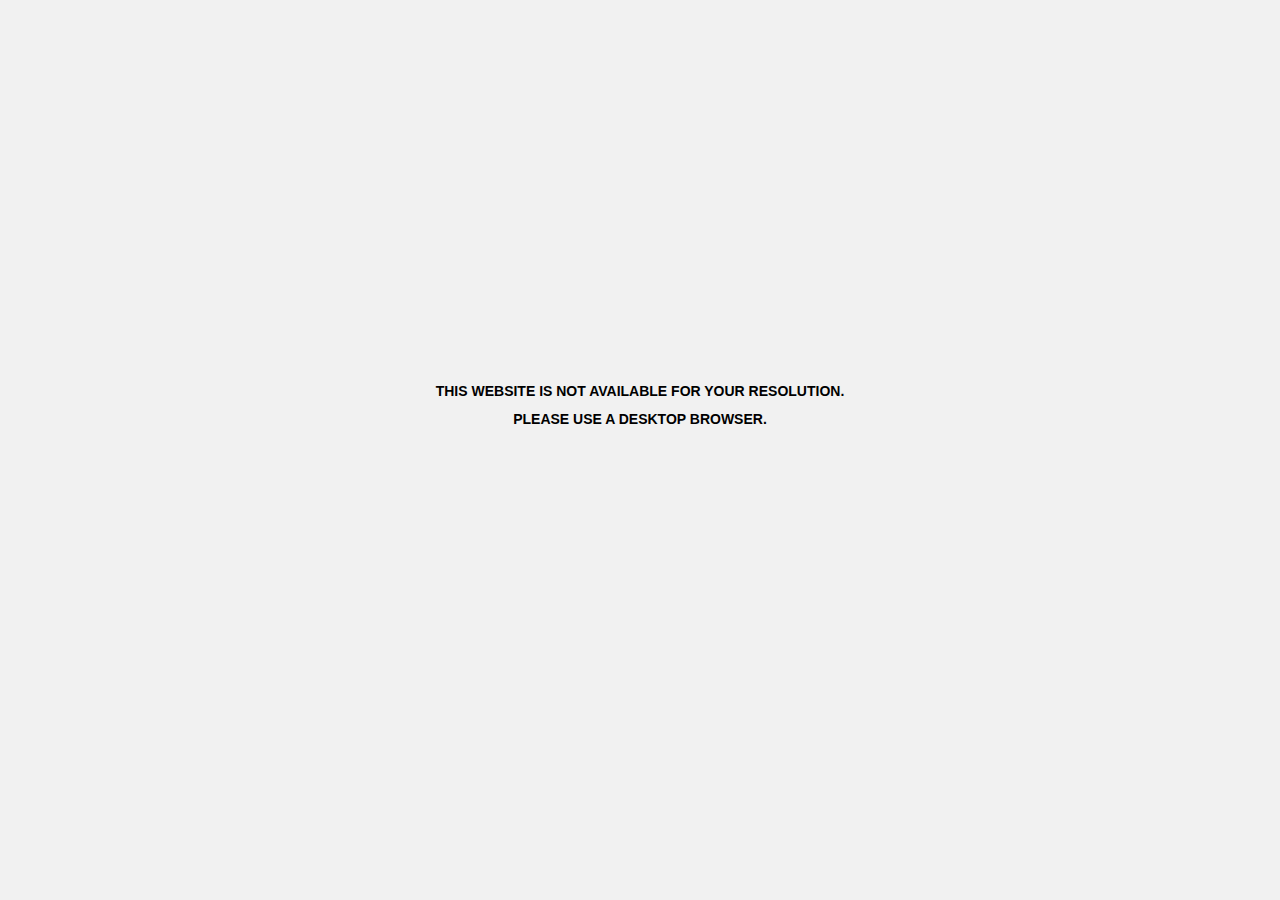
==== notAvailable.html @ 41f7fc77 "Website Refactoring" ====
<!DOCTYPE html>
<html lang="en">
<head>
    <meta content="width=device-width, initial-scale=1.0" name="viewport" />
    <title>Not Available</title>
    <link rel="icon" href="favicon.png" />
    <link rel="stylesheet" href="css/layout.css" />
    <style>
        body {
            height: 100%;
            margin: 30% 10%;
            text-align: center;
        }
    </style>
</head>
<body>
<h3>This website is not available for your resolution. <br/><br/> Please use a desktop browser.</h3>
</body>
</html>
---- css/layout.css ----
:root {
    --bg: #f1f1f1;
    --black: #0D1214;
     font-size: 16px;
    scroll-behavior: smooth;
}

body{
    background-color: var(--bg);
    margin: 0;
}

h1{
    font-family: 'Montserrat', sans-serif;
    text-transform: uppercase;
    font-weight: 700;
    font-size: 1.25rem;
    line-height: 1;
    margin: 0.25rem 0 0.25rem 0.5rem;
}

h2{
    font-family: 'Montserrat', sans-serif;
    text-transform: uppercase;
    font-size: 1em;
    font-weight: 700;
    line-height: 1;
    margin: 0 0 0.25rem 0;
}

h3{
    font-family: 'Montserrat', sans-serif;
    text-transform: uppercase;
    font-size: 0.875rem;
    font-weight: 700;
    line-height: 1;
    margin: 0 0 0.5rem 0;
}

h4 {
    font-family: 'Mulish', sans-serif;
    font-size: 1rem;
    font-weight: 600;
    line-height: 1.3;
    display: inline;
}

p{
    font-family: 'Mulish', sans-serif;
    font-size: 1rem;
    font-weight: 400;
    line-height: 1.3;
    margin: 0 0 1.25rem 0;
    color: var(--black)
}

a {
    font-family: 'Mulish', sans-serif;
    font-size: 0.75rem;
    font-weight: 700; 
    opacity: 0.7;
    text-decoration: none;
    color: var(--black);
    line-height: 2;
}

.wrapper{
    width: 37rem;
    margin: auto auto 4.5rem;
}

.hero-wrapper{
    width: 80rem;
    margin: auto auto 4.5rem;
}

.hero{
    display: flex;
    align-items: center;
    justify-content: center;
}

.hero div{
    margin-left: -1rem;
}

.hero a {
    font-family: 'Mulish', sans-serif;
    font-size: 1rem;
    font-weight: 600;
    line-height: 1.3;
}
.hero p{
    margin: 0 0 3rem 0;
    font-weight: 400;
}

.hero img{
    width: 60vw;
    height: auto;
    position: relative;
    z-index: -1;
}


.prcs{
    width: 39rem;
    margin: 1rem auto auto;
    padding: 1.5rem;
    display: grid;
    grid-template-columns: repeat(4, 9.75rem);
    justify-items: center;
    background-color: white;
}

.img-wrapper img{
    display: block;
    width: 42rem;
    margin: auto auto 1rem;
}

.img-wrapper-big img{
    display: block;
    width: 60rem;
    margin: auto auto 1rem;
}


.wrapper-light-bg{
    width: 42rem;
    margin: auto auto 4.5rem;
    padding: 2.5rem 0 2.5rem 0;
}

.wrapper-dark-bg{
    width: 42rem;
    margin: auto auto 4.5rem;
    padding-top: 2.5rem;
    color: var(--bg);
}



.wrapper-dark-bg .heading h1{
    color: var(--bg);
}



.design-systems-nav {
    display: flex;
    flex-flow: row wrap;
    justify-content: space-around;
    width: 42rem;
    margin-left: auto;
    margin-right: auto;
}

.design-systems-nav .active {
    font-family: 'Montserrat', sans-serif;
    font-size: 0.75rem;
    font-weight: 700;
    border: none;
    outline: none;
}

.design-systems-nav button {
    font-family: 'Montserrat', sans-serif;
    font-size: 0.75rem;
    font-weight: 500;
    background-color: transparent;
    border: none;
    outline: none;
    text-transform: uppercase;
    cursor: pointer;
}


#design-systems-nav-img{
    display: block;
    width: 42rem;
    margin: 0.5rem auto 4.5rem;
}

.img-ui{
    width: 90vw;
    height: auto;
    margin: auto;
    justify-content: center;
    text-align: center;
}
.img-ui img{
    width: 90vw;
    max-width: 1349px;
    height: auto;
    
}



/*
.glider {
    overflow: hidden;
}
.glider-dot {
    background: var(--black) !important;
    opacity: 0.5;
}
.glider-dot.active {
    background: var(--black) !important;
    opacity: 1;
}
*/





.nav{
    display: flex;
    align-items: center;
    justify-content: center;
}

.nav div{
    display: flex;
    align-items: center;
    justify-content: center;
    width: 8vw;
}

.nav p{
    font-family: 'Mulish', sans-serif;
    font-size: 1rem;
    font-weight: 600;
    color: var(--bg);
    margin: 1rem 2rem 1rem 0.5rem;
    line-height: 2;
}

.nav a{
    font-family: 'Mulish', sans-serif;
    font-size: 1rem;
    font-weight: 600;
    opacity: 1;
    text-decoration: none;
    color: var(--bg);
    margin: 1rem 2rem;
    line-height: 2;
}

.material-icons.md-18{
    color: var(--bg);
    font-size: 1.125em;
}
.footer{
    background-color: var(--black);
    padding: 1vw;
}
.footer p{
    font-family: 'Mulish', sans-serif;
    font-size: 0.750em;
    font-weight: 400; 
    color: white;
    margin: 0;
    text-align: center;
}
    
.heading{
    display: flex;
    justify-content: start;
    margin-bottom: 1rem;
}

.vrtcl{
    width: 2rem;
    height: 2rem;
}
.vrtcl-bg{
    width: 2rem;
    height: 2rem;
    background-color: var(--bg);
}

.big-img{
    width: 78.9375rem;
    margin: auto;
}

h6{
    color: #fff;
    opacity: 0.3;
    font-family: 'Montserrat', sans-serif;
    font-size: 1.5rem;
    font-weight: 300;
    text-transform: uppercase;
    line-height: 1;
    margin: 0; 
}

.current h6{
    margin-bottom: 0.25rem;
}



.see-next{
    margin-left: auto;
}

.see-next .project{
    opacity: 0.5 !important;
}
.see-next h6{
    margin-bottom: 0.4rem;
}

.project p:nth-of-type(1){
    font-family: 'Mulish', sans-serif;
    font-size: 1rem;
    font-weight: 500;
    color: white;
    letter-spacing: 0.05rem;
    margin: 0;
}

.project p:nth-last-child(1){
    font-family: 'Mulish', sans-serif;
    font-size: 0.75rem;
    font-weight: 300;
    color: white;
    margin: 0 0 0.75rem 0;
}

.line{
    display: flex;
    align-items: center;
}

.line-frid{
    margin-top: 0.8rem;
    width: 9rem;
    color: #fff;
}

.line-bna{
    margin-top: 0.8rem;
    width: 6.5rem;
    color: #fff;
}

.line-tb{
    margin-top: 0.8rem;
    width: 4.7rem;
    color: #fff;
}

.project a:visited{
    color: #94E5CC !important;
}



.navigation{
    margin-top: 8rem;
    margin-bottom: 6rem;
    padding-left: 0.5rem;
    display: flex;
}

.current .project p{
    color: #94E5CC;
}






/*BACK TO TOP*/
#bcktt {
    position: fixed;
    top: 400px !important;
    right: 50px;
    width: 48px;
    height: 48px;
    cursor: pointer;
    background: #fff;
    opacity: 1;
    visibility: hidden;
    border-radius: 0.5rem;
    box-shadow: 3px 3px 4px -2px rgba(0,0,0,0.22);
    z-index: 10;
    
}

#bctt:hover{
    opacity: 1;
}

#bcktt img{
    height: 100%;
}



@media screen and (max-width: 1366px){
    #bcktt{
        top: 384px;
        right: 50px;
    }
}

@media screen and (max-width: 1920px){
    #bcktt{
        top: 600px;
        right: 50px;
    }
    
        .home{
            width: 4rem;
            position: fixed;
            top: 9.5rem;
            left: 12rem;
            opacity: 1;
}
}
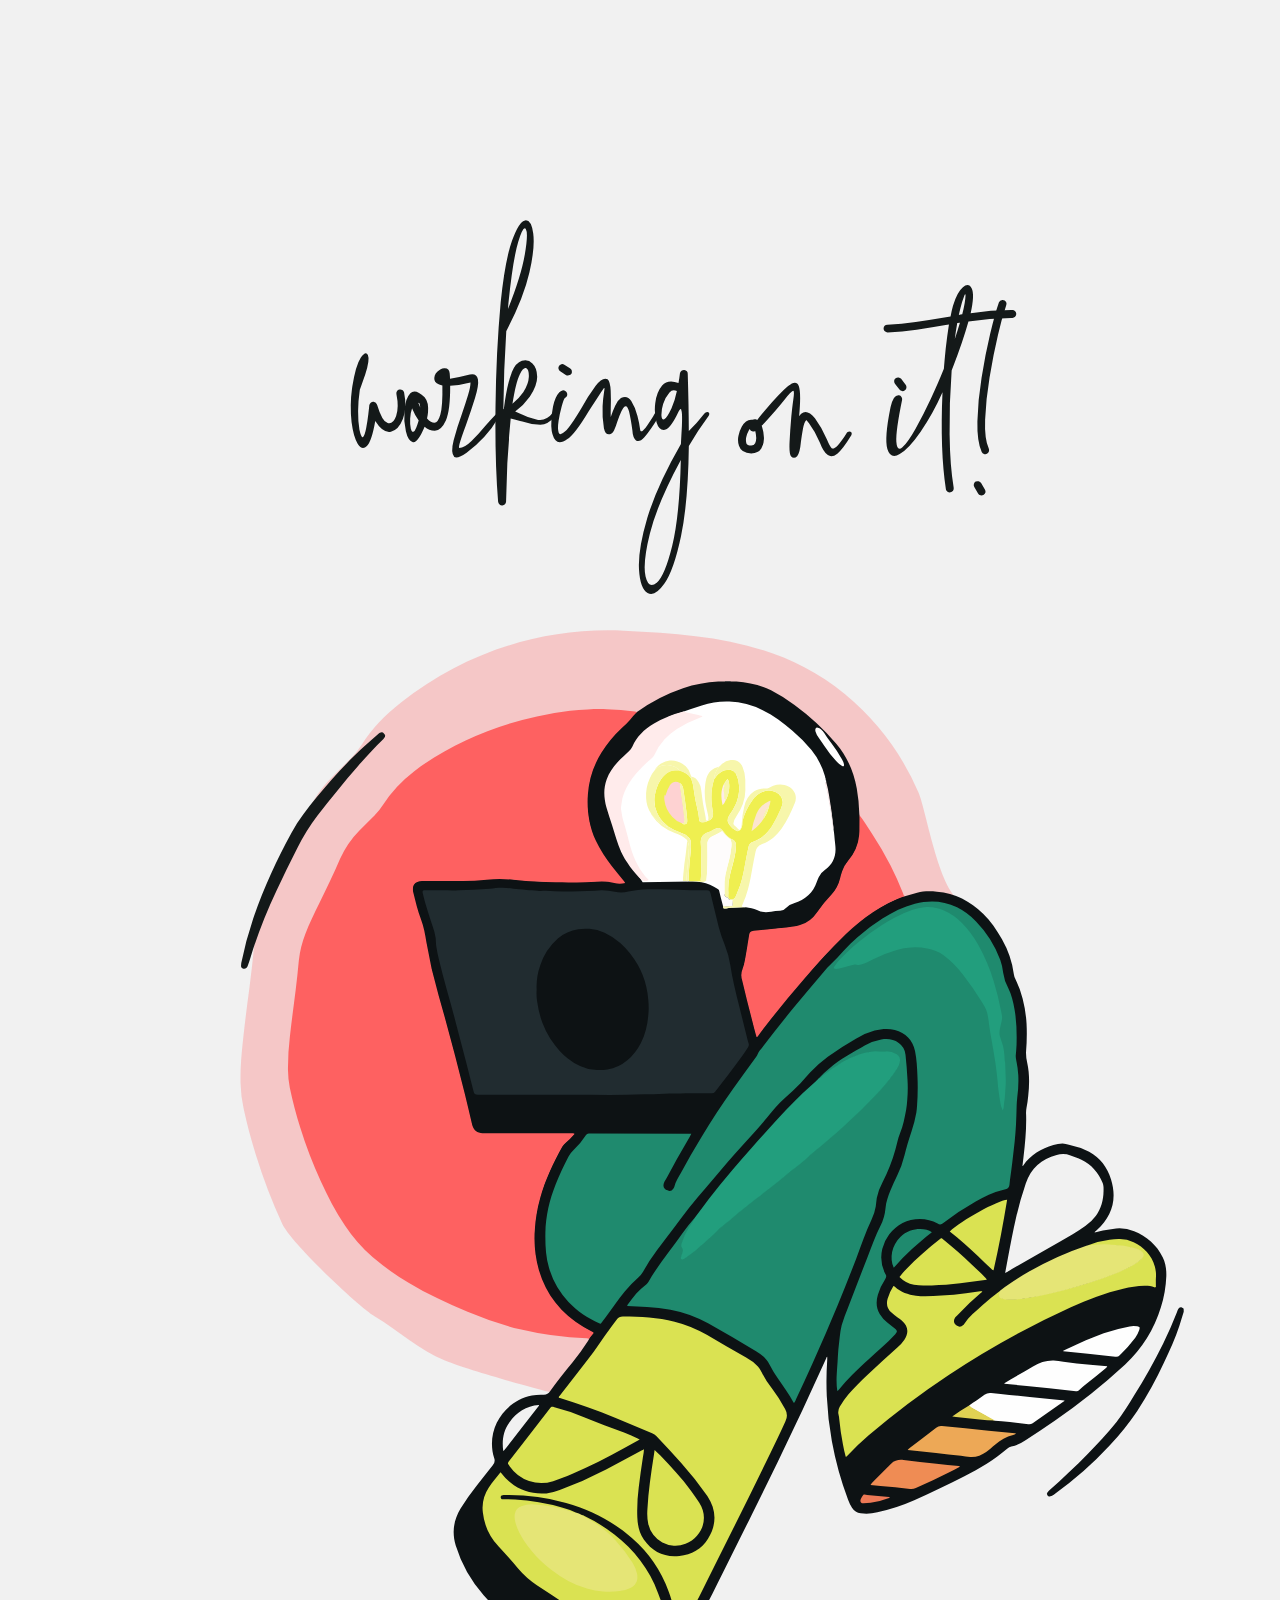
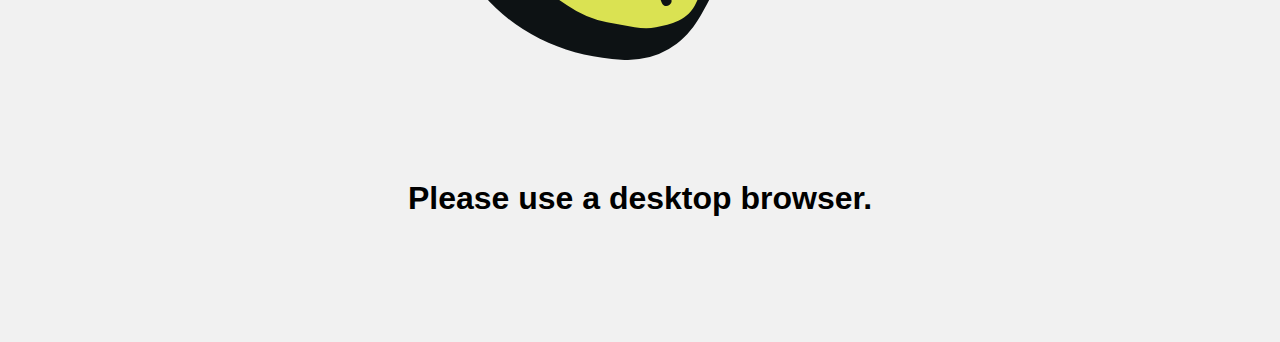
==== commit 86d589ae: "illustration" ====
--- a/notAvailable.html
+++ b/notAvailable.html
@@ -8,12 +8,13 @@
     <style>
         body {
             height: 100%;
-            margin: 30% 10%;
+            margin: 10%;
             text-align: center;
         }
     </style>
 </head>
 <body>
-<h3>This website is not available for your resolution. <br/><br/> Please use a desktop browser.</h3>
+<img class="illustration" src="img/illustration-03.svg" alt="illustration">
+<h7>Please use a desktop browser.</h7>
 </body>
 </html>--- a/css/layout.css
+++ b/css/layout.css
@@ -35,6 +35,14 @@
     font-weight: 700;
     line-height: 1;
     margin: 0 0 0.5rem 0;
+}
+h7{
+    font-family: 'Montserrat', sans-serif;
+    font-size: 2rem;
+    font-weight: 600;
+    line-height: 1;
+    text-align: center;
+    margin: auto;
 }
 
 h4 {
@@ -372,6 +380,13 @@
     color: #94E5CC;
 }
 
+.illustration{
+    width: 90vw;
+    margin: auto;
+    display: block;
+    margin-bottom: 8vh;
+    margin-top: 8vh;
+}
 
 
 
